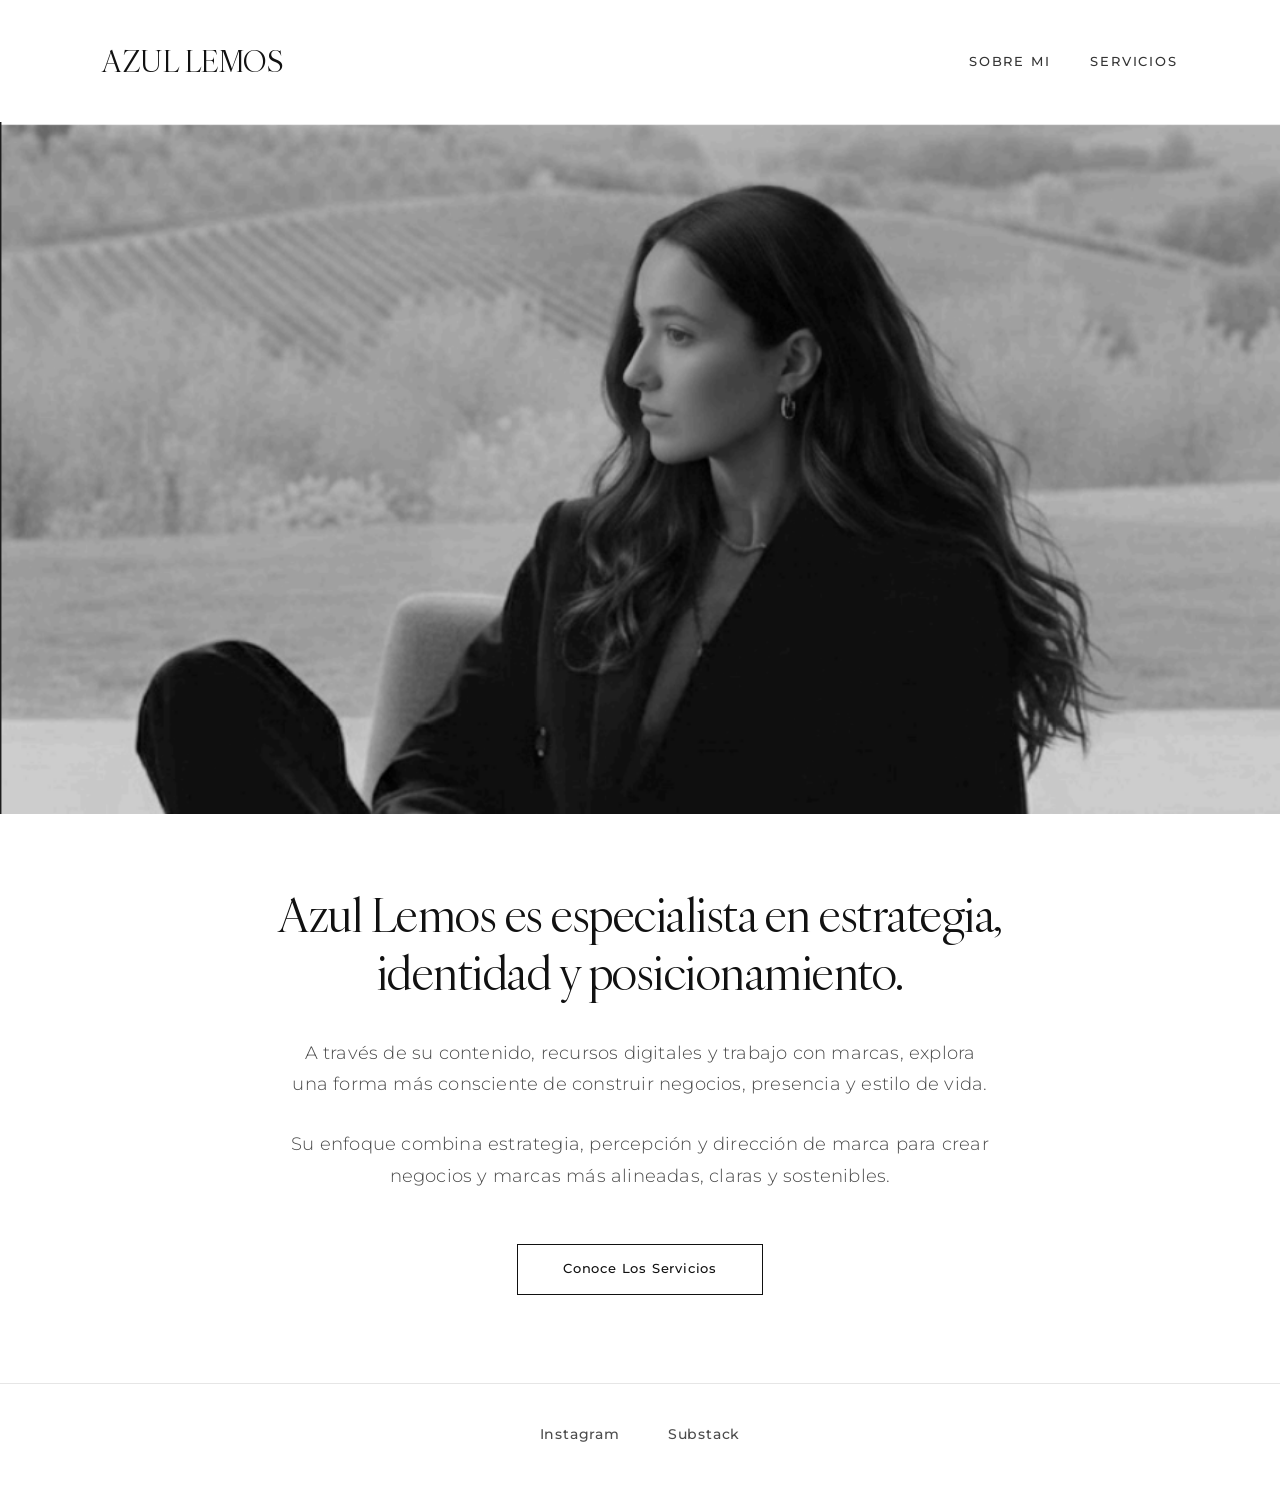
==== index.html @ 6e7fd38e "proyecto iniciado" ====
<!DOCTYPE html>
<html lang="es">

<head>
    <meta charset="UTF-8">
    <meta name="viewport" content="width=device-width, initial-scale=1.0">
    <meta name="description"
        content="Azul Lemos es especialista en estrategia, identidad y posicionamiento de marcas conscientes y sostenibles.">
    <title>Azul Lemos | Estrategia, Identidad y Posicionamiento</title>
    <link rel="stylesheet" href="resources/css/style.css">
</head>

<body>
    <header>
        <h1><a href="index.html" class="logo" id="brand-logo">Azul Lemos</a></h1>
        <nav aria-label="Navegación principal">
            <ul>
                <li><a href="#sobre-mi" id="nav-sobre-mi">SOBRE MI</a></li>
                <li><a href="#servicios" id="nav-servicios">SERVICIOS</a></li>
            </ul>
        </nav>
    </header>

    <main>
        <div class="hero-image-container">
            <img src="resources/images/home_img.png"
                alt="Azul Lemos - Especialista en estrategia, identidad y posicionamiento" id="hero-banner">
        </div>

        <section class="narrative-section">
            <h1 class="narrative-title">
                Azul Lemos es especialista en estrategia, identidad y posicionamiento.
            </h1>
            <p class="narrative-paragraph">
                A través de su contenido, recursos digitales y trabajo con marcas,
                explora una forma más consciente de construir negocios,
                presencia y estilo de vida.
            </p>
            <p class="narrative-paragraph">
                Su enfoque combina estrategia, percepción y dirección de marca
                para crear negocios y marcas más alineadas, claras y sostenibles.
            </p>
            <a href="#servicios" class="btn-outline" id="btn-conoce-servicios">Conoce los servicios</a>
        </section>
    </main>

    <hr class="divider">

    <footer>
        <a href="https://instagram.com" target="_blank" rel="noopener" id="footer-instagram">Instagram</a>
        <a href="https://substack.com" target="_blank" rel="noopener" id="footer-substack">Substack</a>
    </footer>
</body>

</html>
---- resources/css/style.css ----
/* ==========================================================================
   Azul Lemos - Home Page Premium Style System
   ========================================================================== */

/* --------------------------------------------------------------------------
   Fonts Setup
   -------------------------------------------------------------------------- */
@import url('https://fonts.googleapis.com/css2?family=Montserrat:ital,wght@0,300;0,400;0,500;0,600;1,300;1,400&display=swap');

@font-face {
    font-family: 'IvyOra';
    src: url('../fonts/IvyOra/IvyOraDisplay-Regular.ttf') format('truetype');
    font-weight: normal;
    font-style: normal;
    font-display: swap;
}

@font-face {
    font-family: 'IvyOra';
    src: url('../fonts/IvyOra/IvyOraDisplay-RegularItalic.ttf') format('truetype');
    font-weight: normal;
    font-style: italic;
    font-display: swap;
}

/* --------------------------------------------------------------------------
   Design Tokens (CSS Variables)
   -------------------------------------------------------------------------- */
:root {
    --bg-color: #ffffff;
    --text-primary: #111111;
    --text-secondary: #4a4a4a;
    --text-muted: #777777;

    --font-serif: 'IvyOra', 'Cormorant Garamond', Georgia, serif;
    --font-sans: 'Montserrat', sans-serif;

    --border-light: #e6e6e6;
    --border-dark: #111111;

    --transition-smooth: all 0.3s cubic-bezier(0.25, 0.8, 0.25, 1);
}

/* --------------------------------------------------------------------------
   Base Resets
   -------------------------------------------------------------------------- */
* {
    box-sizing: border-box;
    margin: 0;
    padding: 0;
}

html {
    scroll-behavior: smooth;
    font-size: 16px;
    -webkit-font-smoothing: antialiased;
    -moz-osx-font-smoothing: grayscale;
}

body {
    background-color: var(--bg-color);
    color: var(--text-primary);
    font-family: var(--font-sans);
    line-height: 1.6;
    overflow-x: hidden;
}

/* --------------------------------------------------------------------------
   Header / Navigation
   -------------------------------------------------------------------------- */
header {
    width: 100%;
    background-color: var(--bg-color);
    padding: 2.2rem 8%;
    display: flex;
    justify-content: space-between;
    align-items: center;
    position: relative;
    z-index: 10;
}

header .logo {
    font-family: var(--font-serif);
    font-size: 1.85rem;
    font-weight: normal;
    text-transform: uppercase;
    letter-spacing: 0.5px;
    text-decoration: none;
    color: var(--text-primary);
    user-select: none;
}

header nav {
    display: flex;
    align-items: center;
}

header nav ul {
    list-style: none;
    display: flex;
    gap: 2.5rem;
}

header nav a {
    text-decoration: none;
    color: var(--text-primary);
    font-family: var(--font-sans);
    font-size: 0.8rem;
    font-weight: 500;
    letter-spacing: 1.8px;
    text-transform: uppercase;
    transition: var(--transition-smooth);
    opacity: 0.85;
    position: relative;
    padding-bottom: 3px;
}

header nav a::after {
    content: '';
    position: absolute;
    bottom: 0;
    left: 0;
    width: 0;
    height: 1px;
    background-color: var(--text-primary);
    transition: var(--transition-smooth);
}

header nav a:hover {
    opacity: 1;
}

header nav a:hover::after {
    width: 100%;
}

/* --------------------------------------------------------------------------
   Main Content Layout
   -------------------------------------------------------------------------- */
main {
    width: 100%;
    max-width: 100%;
    margin: 0 auto;
}

/* Hero Image Section */
.hero-image-container {
    width: 100%;
    max-width: 100%;
    padding: 0;
    margin-bottom: 4.5rem;
    overflow: hidden;
}

.hero-image-container img {
    width: 100%;
    height: auto;
    object-fit: cover;
    display: block;
    filter: grayscale(100%);
    transition: filter 0.8s ease;
}

/* Highlight the fine photography with subtle richness */
.hero-image-container img:hover {
    filter: grayscale(80%);
}

/* Narrative / Statement Section */
.narrative-section {
    width: 100%;
    max-width: 820px;
    margin: 0 auto;
    padding: 0 2rem;
    text-align: center;
    margin-bottom: 5.5rem;
}

.narrative-title {
    font-family: var(--font-serif);
    font-size: 2.9rem;
    line-height: 1.25;
    font-weight: normal;
    color: var(--text-primary);
    margin-bottom: 2.2rem;
    letter-spacing: -0.5px;
}

.narrative-paragraph {
    font-family: var(--font-sans);
    font-size: 1.15rem;
    font-weight: 300;
    line-height: 1.7;
    color: var(--text-secondary);
    max-width: 700px;
    margin: 0 auto 1.8rem auto;
    letter-spacing: 0.2px;
}

/* Elegant Outline Button */
.btn-outline {
    display: inline-block;
    padding: 0.9rem 2.8rem;
    border: 1px solid var(--border-dark);
    background-color: transparent;
    color: var(--text-primary);
    font-family: var(--font-sans);
    font-size: 0.8rem;
    font-weight: 500;
    text-transform: capitalize;
    letter-spacing: 0.8px;
    text-decoration: none;
    margin-top: 1.5rem;
    cursor: pointer;
    transition: var(--transition-smooth);
}

.btn-outline:hover {
    background-color: var(--text-primary);
    color: var(--bg-color);
    transform: translateY(-1px);
    box-shadow: 0 4px 12px rgba(0, 0, 0, 0.05);
}

.btn-outline:active {
    transform: translateY(0);
}

/* --------------------------------------------------------------------------
   Footer and Dividers
   -------------------------------------------------------------------------- */
.divider {
    border: 0;
    height: 1px;
    background-color: var(--border-light);
    width: 100%;
}

footer {
    width: 100%;
    padding: 2.5rem 8%;
    display: flex;
    justify-content: center;
    gap: 3rem;
    background-color: var(--bg-color);
}

footer a {
    font-family: var(--font-sans);
    font-size: 0.85rem;
    font-weight: 500;
    color: var(--text-primary);
    text-decoration: none;
    text-transform: capitalize;
    letter-spacing: 0.8px;
    opacity: 0.75;
    transition: var(--transition-smooth);
    position: relative;
}

footer a::after {
    content: '';
    position: absolute;
    bottom: -2px;
    left: 0;
    width: 0;
    height: 1px;
    background-color: var(--text-primary);
    transition: var(--transition-smooth);
}

footer a:hover {
    opacity: 1;
}

footer a:hover::after {
    width: 100%;
}

/* --------------------------------------------------------------------------
   Responsive Design Breakpoints
   -------------------------------------------------------------------------- */

/* Medium Screens (e.g., Laptops and Tablets in Landscape) */
@media (max-width: 1024px) {
    header {
        padding: 2rem 5%;
    }

    .hero-image-container {
        padding: 0 5%;
    }

    .narrative-title {
        font-size: 2.4rem;
    }

    .narrative-paragraph {
        font-size: 1.05rem;
    }

    footer {
        padding: 2.2rem 5%;
    }
}

/* Small Screens (e.g., Tablets and Large Mobiles) */
@media (max-width: 768px) {
    header {
        padding: 1.8rem 6%;
    }

    header .logo {
        font-size: 1.6rem;
    }

    header nav ul {
        gap: 1.5rem;
    }

    header nav a {
        font-size: 0.75rem;
        letter-spacing: 1px;
    }

    .hero-image-container {
        padding: 0 6%;
        margin-bottom: 3.5rem;
    }

    .narrative-section {
        padding: 0 1.5rem;
        margin-bottom: 4.5rem;
    }

    .narrative-title {
        font-size: 2rem;
        line-height: 1.3;
        margin-bottom: 1.8rem;
    }

    .narrative-paragraph {
        font-size: 1rem;
        line-height: 1.65;
        margin-bottom: 1.5rem;
    }

    .btn-outline {
        padding: 0.85rem 2.2rem;
        font-size: 0.75rem;
    }

    footer {
        gap: 2.2rem;
        padding: 2rem 6%;
    }
}

/* Micro Devices (Small Mobiles) */
@media (max-width: 480px) {
    header {
        flex-direction: column;
        gap: 1rem;
        padding: 1.5rem 5%;
        text-align: center;
    }

    header nav ul {
        gap: 1.2rem;
    }

    .hero-image-container {
        padding: 0;
        /* Bleed to edge for dramatic impact on tiny screens */
        margin-bottom: 2.8rem;
    }

    .narrative-section {
        padding: 0 1.2rem;
        margin-bottom: 3.8rem;
    }

    .narrative-title {
        font-size: 1.6rem;
        line-height: 1.35;
        margin-bottom: 1.5rem;
        letter-spacing: -0.2px;
    }

    .narrative-paragraph {
        font-size: 0.95rem;
    }

    footer {
        padding: 1.8rem 5%;
        gap: 1.8rem;
    }
}
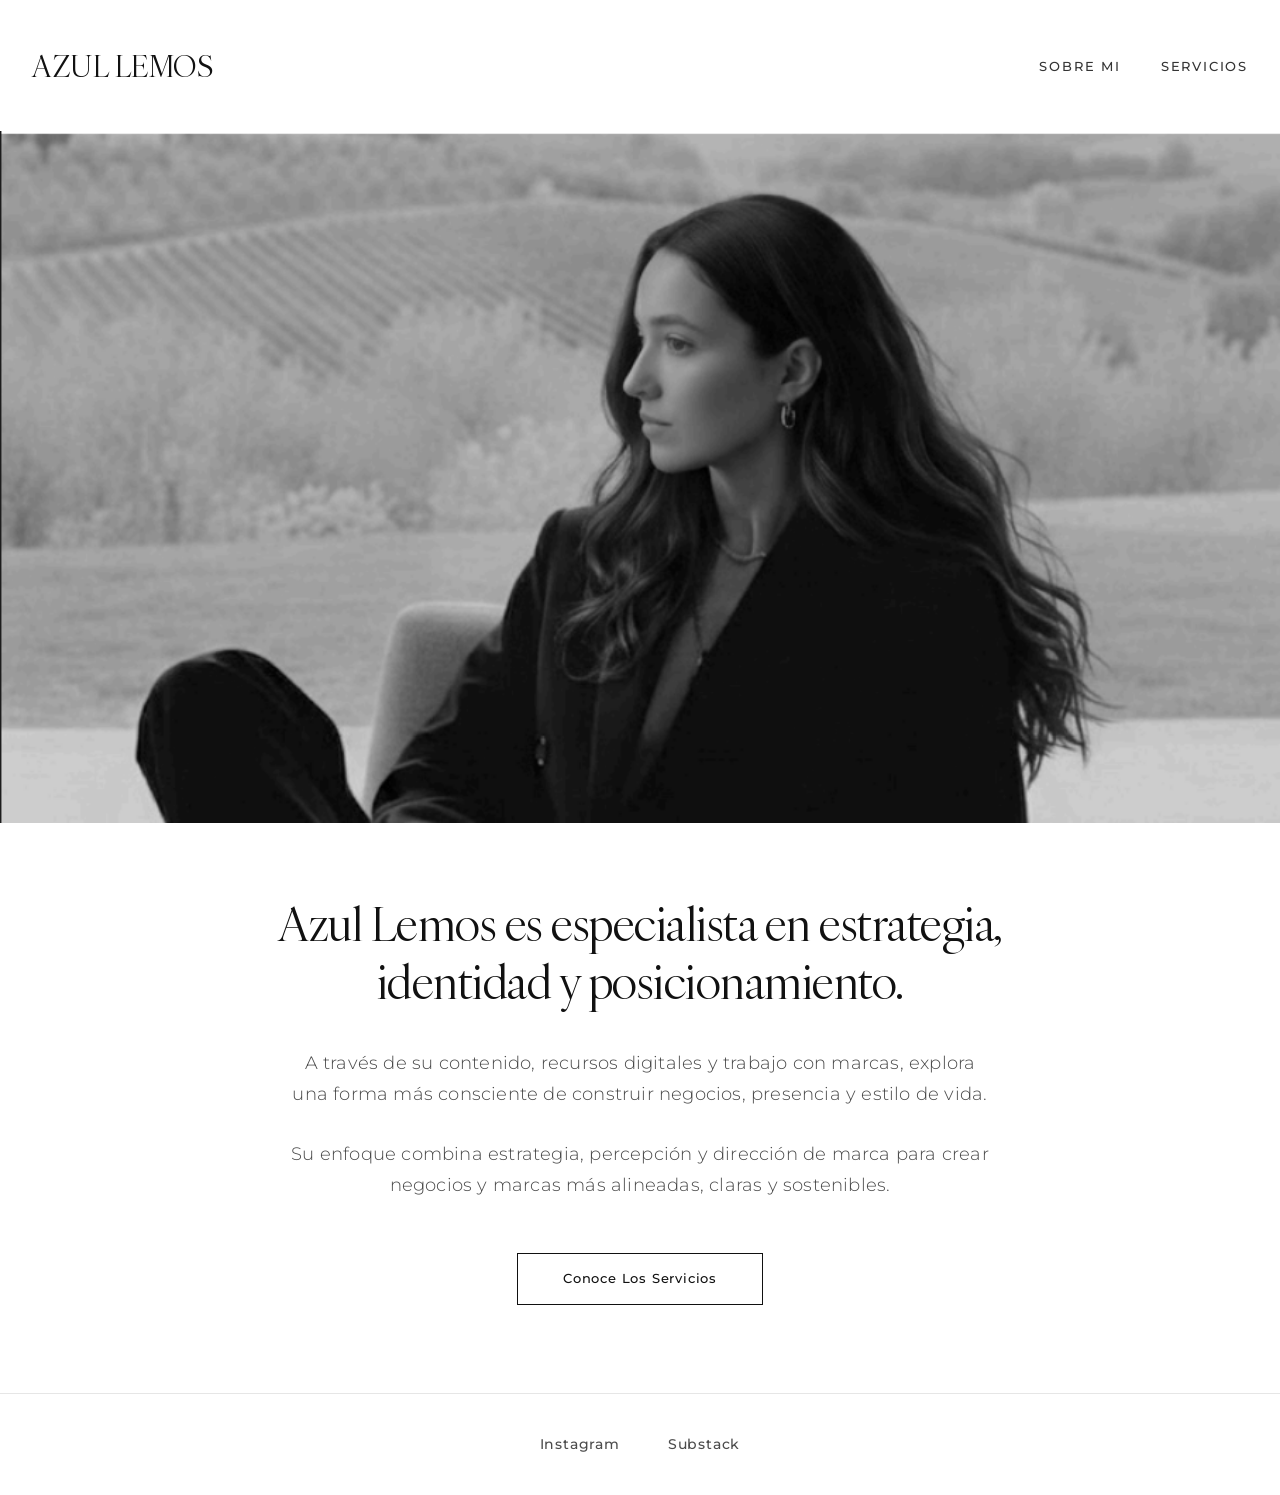
==== commit b7970649: "servicios" ====
--- a/index.html
+++ b/index.html
@@ -16,7 +16,7 @@
         <nav aria-label="Navegación principal">
             <ul>
                 <li><a href="#sobre-mi" id="nav-sobre-mi">SOBRE MI</a></li>
-                <li><a href="#servicios" id="nav-servicios">SERVICIOS</a></li>
+                <li><a href="servicios.html" id="nav-servicios">SERVICIOS</a></li>
             </ul>
         </nav>
     </header>
@@ -27,7 +27,7 @@
                 alt="Azul Lemos - Especialista en estrategia, identidad y posicionamiento" id="hero-banner">
         </div>
 
-        <section class="narrative-section">
+        <section class="narrative-section" id="sobre-mi">
             <h1 class="narrative-title">
                 Azul Lemos es especialista en estrategia, identidad y posicionamiento.
             </h1>
@@ -40,7 +40,7 @@
                 Su enfoque combina estrategia, percepción y dirección de marca
                 para crear negocios y marcas más alineadas, claras y sostenibles.
             </p>
-            <a href="#servicios" class="btn-outline" id="btn-conoce-servicios">Conoce los servicios</a>
+            <a href="servicios.html" class="btn-outline" id="btn-conoce-servicios">Conoce los servicios</a>
         </section>
     </main>
 
--- a/resources/css/style.css
+++ b/resources/css/style.css
@@ -1,10 +1,3 @@
-/* ==========================================================================
-   Azul Lemos - Home Page Premium Style System
-   ========================================================================== */
-
-/* --------------------------------------------------------------------------
-   Fonts Setup
-   -------------------------------------------------------------------------- */
 @import url('https://fonts.googleapis.com/css2?family=Montserrat:ital,wght@0,300;0,400;0,500;0,600;1,300;1,400&display=swap');
 
 @font-face {
@@ -50,13 +43,6 @@
     padding: 0;
 }
 
-html {
-    scroll-behavior: smooth;
-    font-size: 16px;
-    -webkit-font-smoothing: antialiased;
-    -moz-osx-font-smoothing: grayscale;
-}
-
 body {
     background-color: var(--bg-color);
     color: var(--text-primary);
@@ -71,7 +57,7 @@
 header {
     width: 100%;
     background-color: var(--bg-color);
-    padding: 2.2rem 8%;
+    padding: 2.5rem 2rem;
     display: flex;
     justify-content: space-between;
     align-items: center;
@@ -278,6 +264,108 @@
 }
 
 /* --------------------------------------------------------------------------
+   Servicios Page Specific Styles
+   -------------------------------------------------------------------------- */
+
+.services-hero {
+    position: relative;
+    width: 100%;
+    height: 100vh;
+    background-image: linear-gradient(rgba(0, 0, 0, 0.55), rgba(0, 0, 0, 0.55)), url('../images/home_img.png');
+    background-size: cover;
+    background-position: center;
+    display: flex;
+    flex-direction: column;
+    justify-content: center;
+    align-items: center;
+    text-align: center;
+    color: #ffffff;
+    padding: 2rem;
+    margin-bottom: 5.5rem;
+}
+
+.services-hero h1 {
+    font-family: var(--font-serif);
+    font-size: 9rem;
+    font-weight: normal;
+    margin-bottom: 1.5rem;
+    letter-spacing: -1px;
+}
+
+.services-hero p {
+    font-family: var(--font-sans);
+    font-size: 1rem;
+    font-weight: 300;
+    line-height: 1.7;
+    max-width: 580px;
+    color: rgba(255, 255, 255, 0.9);
+}
+
+.services-list {
+    width: 100%;
+    max-width: 1100px;
+    margin: 0 auto 5.5rem auto;
+    padding: 0 2rem;
+}
+
+.service-item {
+    display: flex;
+    justify-content: space-between;
+    align-items: center;
+    padding: 3.5rem 0;
+    border-bottom: 1px solid var(--border-dark);
+}
+
+.service-item:first-child {
+    border-top: 1px solid var(--border-dark);
+}
+
+.service-content {
+    max-width: 600px;
+    padding-right: 2rem;
+}
+
+.service-title {
+    font-family: var(--font-serif);
+    font-size: 2.3rem;
+    font-weight: normal;
+    color: var(--text-primary);
+    margin-bottom: 1rem;
+    letter-spacing: -0.5px;
+}
+
+.service-desc {
+    font-family: var(--font-sans);
+    font-size: 1rem;
+    font-weight: 300;
+    color: var(--text-secondary);
+    line-height: 1.6;
+}
+
+.btn-service {
+    display: inline-block;
+    width: 220px;
+    padding: 0.9rem 0;
+    border: 1px solid var(--border-dark);
+    background-color: var(--bg-color);
+    color: var(--text-primary);
+    font-family: var(--font-sans);
+    font-size: 0.8rem;
+    font-weight: 500;
+    text-align: center;
+    text-decoration: none;
+    letter-spacing: 0.8px;
+    transition: var(--transition-smooth);
+    cursor: pointer;
+}
+
+.btn-service:hover {
+    background-color: var(--text-primary);
+    color: var(--bg-color);
+    box-shadow: 0 4px 12px rgba(0, 0, 0, 0.05);
+}
+
+/* --------------------------------------------------------------------------
    Responsive Design Breakpoints
    -------------------------------------------------------------------------- */
 
@@ -288,7 +376,7 @@
     }
 
     .hero-image-container {
-        padding: 0 5%;
+        padding: 0;
     }
 
     .narrative-title {
@@ -301,6 +389,23 @@
 
     footer {
         padding: 2.2rem 5%;
+    }
+
+    .services-hero {
+        height: 420px;
+        margin-bottom: 4rem;
+    }
+
+    .services-hero h1 {
+        font-size: 4rem;
+    }
+
+    .services-list {
+        margin-bottom: 4rem;
+    }
+
+    .service-title {
+        font-size: 2rem;
     }
 }
 
@@ -324,12 +429,12 @@
     }
 
     .hero-image-container {
-        padding: 0 6%;
+        padding: 0;
         margin-bottom: 3.5rem;
     }
 
     .narrative-section {
-        padding: 0 1.5rem;
+        padding: 0 3.5rem;
         margin-bottom: 4.5rem;
     }
 
@@ -353,6 +458,53 @@
     footer {
         gap: 2.2rem;
         padding: 2rem 6%;
+    }
+
+    .services-hero {
+        height: 380px;
+        margin-bottom: 3.5rem;
+    }
+
+    .services-hero h1 {
+        font-size: 3rem;
+        margin-bottom: 1rem;
+    }
+
+    .services-hero p {
+        font-size: 0.95rem;
+        max-width: 100%;
+    }
+
+    .services-list {
+        margin-bottom: 3.5rem;
+    }
+
+    .service-item {
+        flex-direction: column;
+        align-items: flex-start;
+        gap: 1.5rem;
+        padding: 2.5rem 0;
+    }
+
+    .service-content {
+        padding-right: 0;
+    }
+
+    .service-title {
+        font-size: 1.8rem;
+    }
+
+    .service-desc {
+        font-size: 0.95rem;
+    }
+
+    .service-action {
+        width: 100%;
+    }
+
+    .btn-service {
+        width: 100%;
+        padding: 0.85rem 0;
     }
 }
 
@@ -395,4 +547,39 @@
         padding: 1.8rem 5%;
         gap: 1.8rem;
     }
+
+    .services-hero {
+        height: 340px;
+        margin-bottom: 2.8rem;
+        padding: 1.5rem 1rem;
+    }
+
+    .services-hero h1 {
+        font-size: 2.4rem;
+        letter-spacing: -0.5px;
+    }
+
+    .services-hero p {
+        font-size: 0.9rem;
+        line-height: 1.6;
+    }
+
+    .services-list {
+        margin-bottom: 2.8rem;
+        padding: 0 1.2rem;
+    }
+
+    .service-item {
+        padding: 2rem 0;
+        gap: 1.2rem;
+    }
+
+    .service-title {
+        font-size: 1.5rem;
+        line-height: 1.3;
+    }
+
+    .service-desc {
+        font-size: 0.9rem;
+    }
 }
